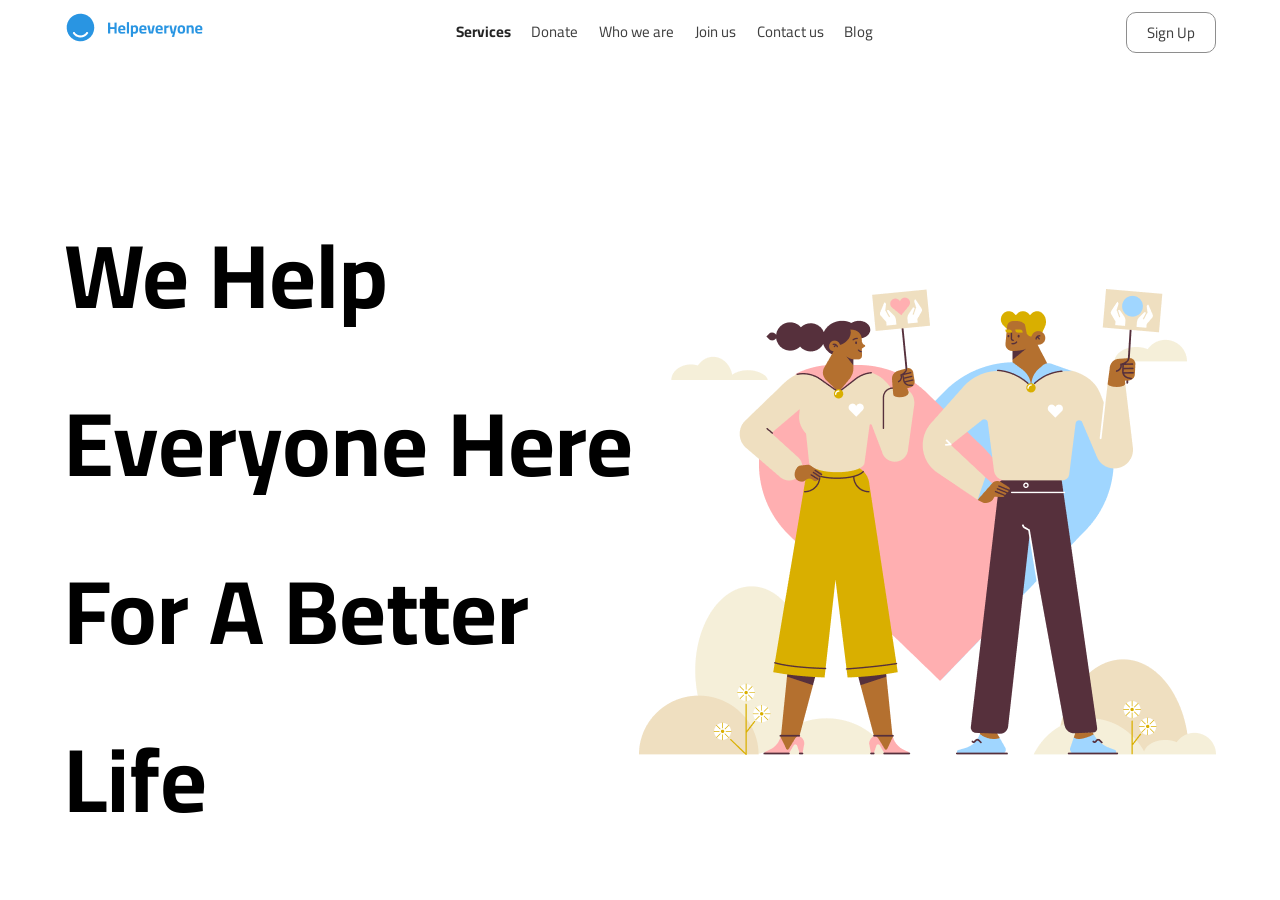
==== helpeveryone_web_app/index.html @ 697d84d7 "frontend projects repository" ====
<!DOCTYPE html>
<html lang="en">
<head>
    <meta charset="UTF-8">
  <!--  google fonts cdn  -->
  <link rel="preconnect" href="https://fonts.googleapis.com">
  <link rel="preconnect" href="https://fonts.gstatic.com" crossorigin>
  <link href="https://fonts.googleapis.com/css2?family=Cairo:wght@200..1000&display=swap" rel="stylesheet">
  <link rel="stylesheet" href="index.css">
    <title>helpeveryone.com</title>
</head>
<body>
  <!--navbar section-->
  <section class="navbar-section">
    <div class="navbar page-width">
      <div class="logo">
        <img src="/helpeveryone_web_app/images/logo.png" alt="">
      </div>

      <ul class="nav-links">
        <li><a href="#" class="active-link">Services</a></li>
        <li><a href="#">Donate</a></li>
        <li><a href="#">Who we are</a></li>
        <li><a href="#">Join us</a></li>
        <li><a href="#">Contact us</a></li>
        <li><a href="#">Blog</a></li>
      </ul>

      <div class="nav-button">
        <a href="#" class="outline-button">Sign Up</a>
      </div>
    </div>
  </section>

  <!--main section-->
  <section class="main">
    <div class="main-section page-width">
      <div>
        <h2 class="main-text">We <span class="blue-text">Help</span> Everyone
          Here For A <span class="blue-text">Better Life</span></h2>
      </div>
      
      <div>
        <img src="/helpeveryone_web_app/images/main-hero.png" alt="">
      </div>
    </div>
  </section>

  <!--about us section-->
  <section class="about-us"></section>

  <!--services section-->
  <section class="services"></section>

  <!--cta section-->
  <section class="call-to-action"></section>

  <!--contact-form section-->
  <section class="contact-from"></section>

  <!--footer menu-->
  <section class="footer-menu"></section>

  <!--footer section-->
  <footer class="footer"></footer>
</body>
</html>
---- helpeveryone_web_app/index.css ----
:root {
    --main-color: #2995E2;
    --gray: #8E8E8E;
    --link-color: #3F3F3F;
    --black: #242424;
    --small-text: 15px;
    --medium-text: 19px;
    --main-text: 90px;
    --sub-title: 44px;
    --sub-header: 40px;
    --page-width: 90%;
    --center-page: 0 auto;
    --section-padding: 5% 5% 3%;
}


*{
   margin: 0;
    padding: 0;
    box-sizing: border-box;
    text-decoration: none;
    list-style: none;
}

body{
    font-family: "Cairo", sans-serif;
}

.page-width{
    width: var(--page-width);
    margin: var(--center-page);
}

.outline-button{
    border: 1px solid var(--gray);
    border-radius: 10px;
    padding: 5px 20px;
    font-size: var(--small-text);
}

.blue-text{
    color: var(--main-text);
}

.navbar-section{
    height: 7vh;
}

.navbar{
    display: flex;
    justify-content: space-between;
    align-items: center;
    height: 100%;
}

a{
    color: var(--link-color);
}

.nav-links{
    display: flex;
    align-items: center;
    gap: 1.3rem;
    font-size: var(--small-text);
}

.active-link{
    color: var(--black);
    font-weight: bold;
}

.main-section{
    display: flex;
    align-items: center;
    margin-top: 8rem;
}

.main-text{
    font-size: var(--main-text);
    /*line-height: 100px;*/
}
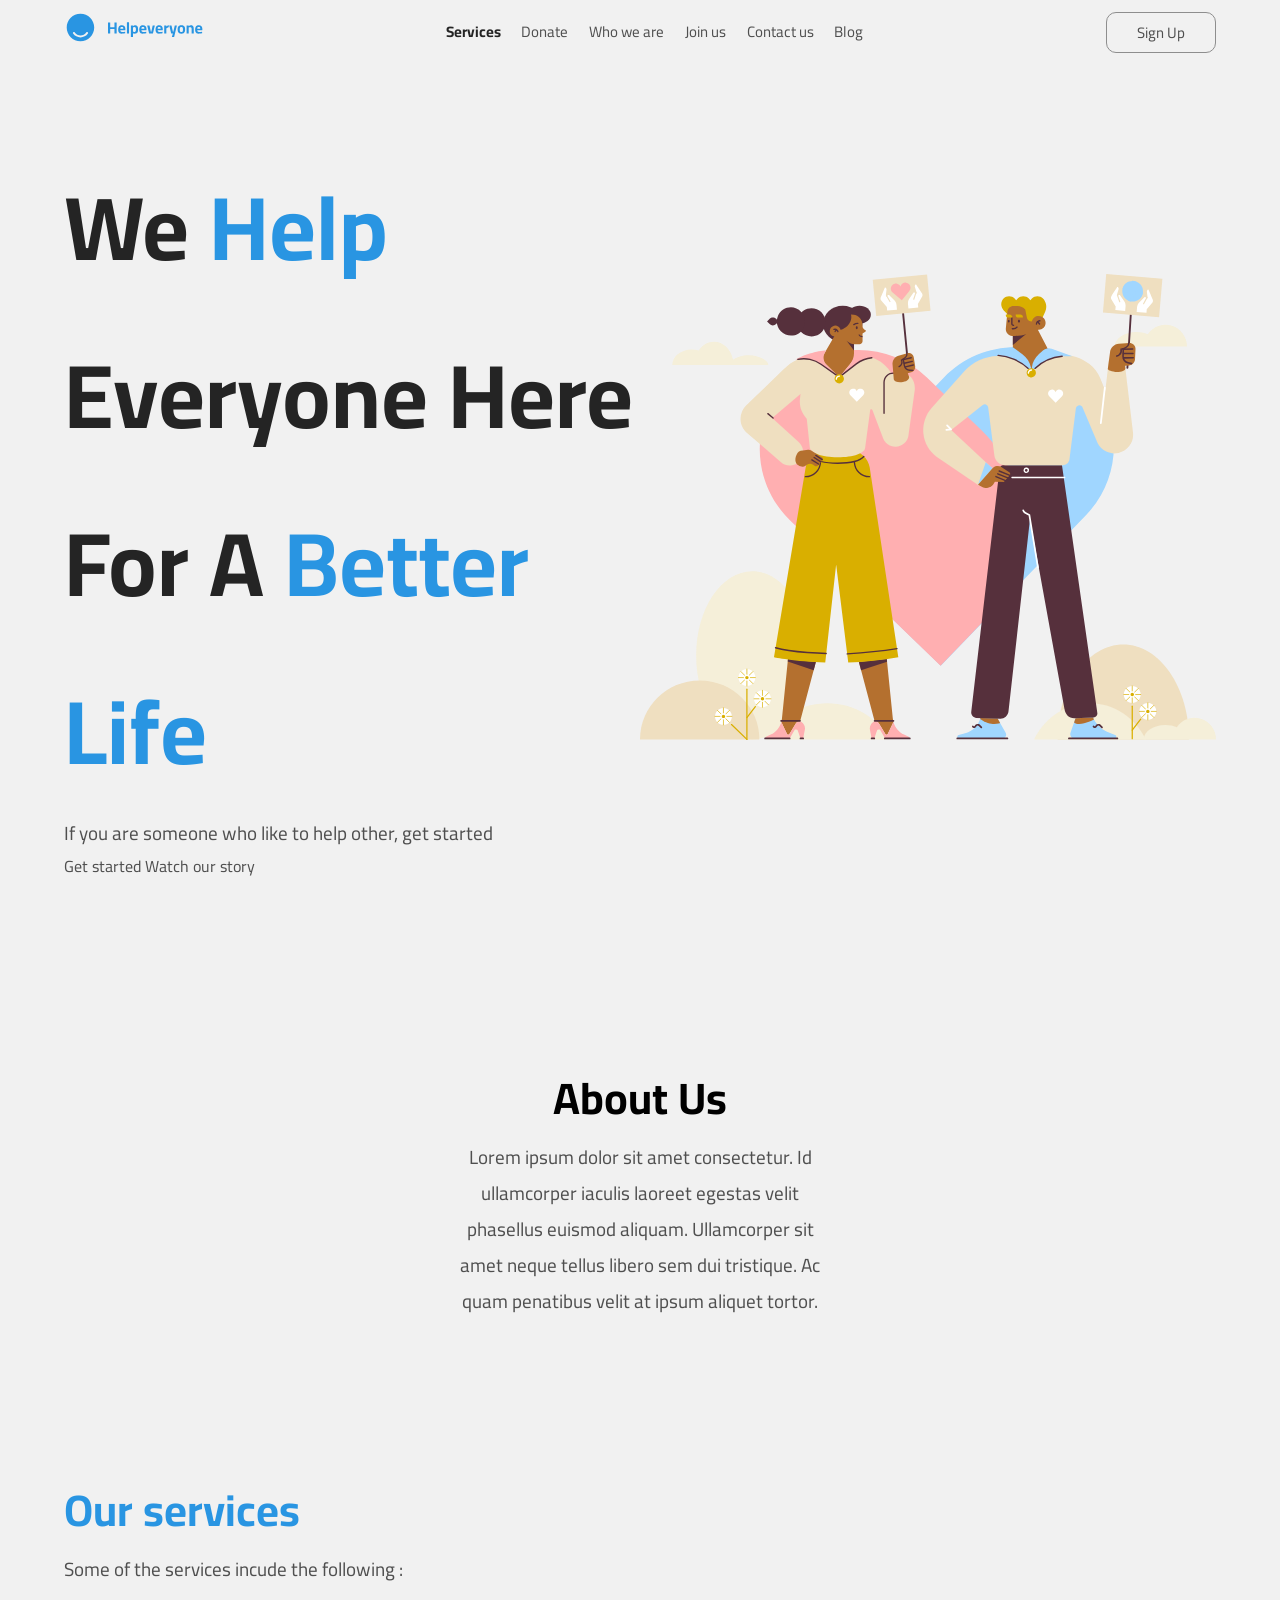
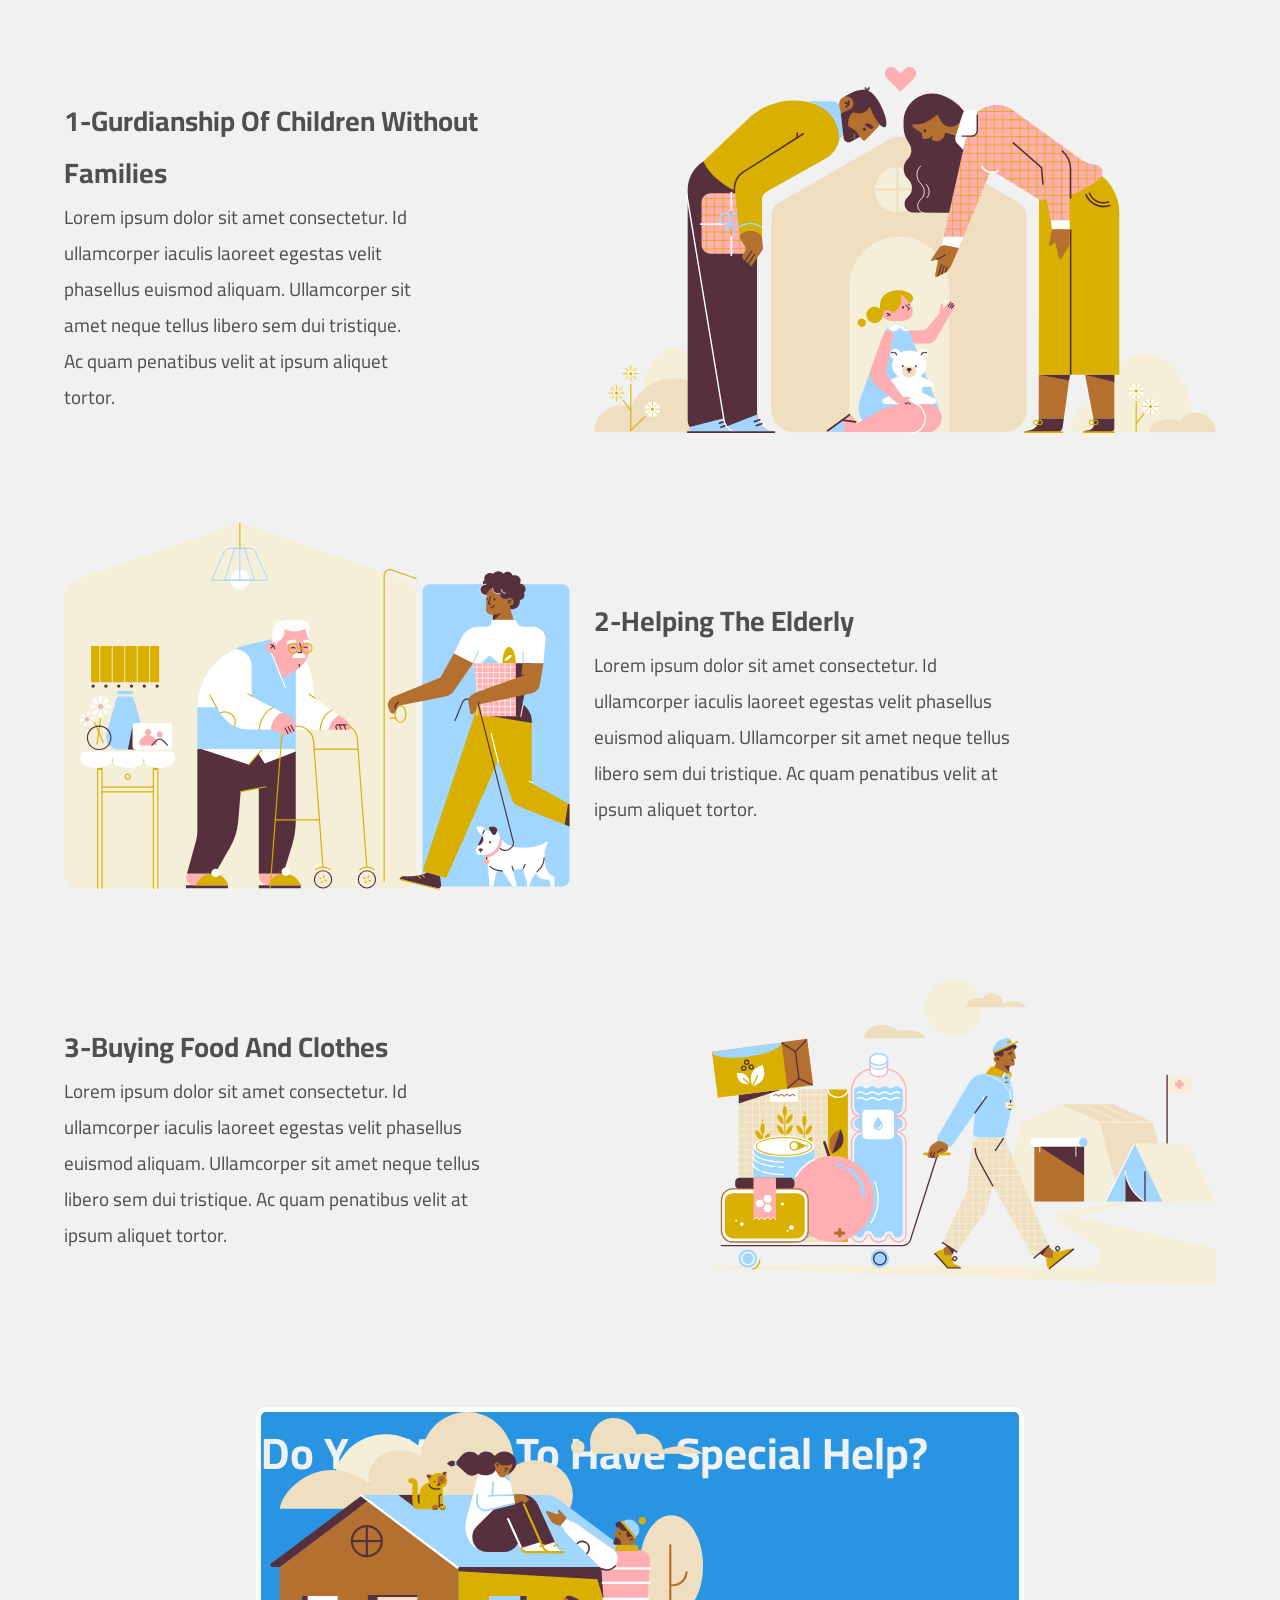
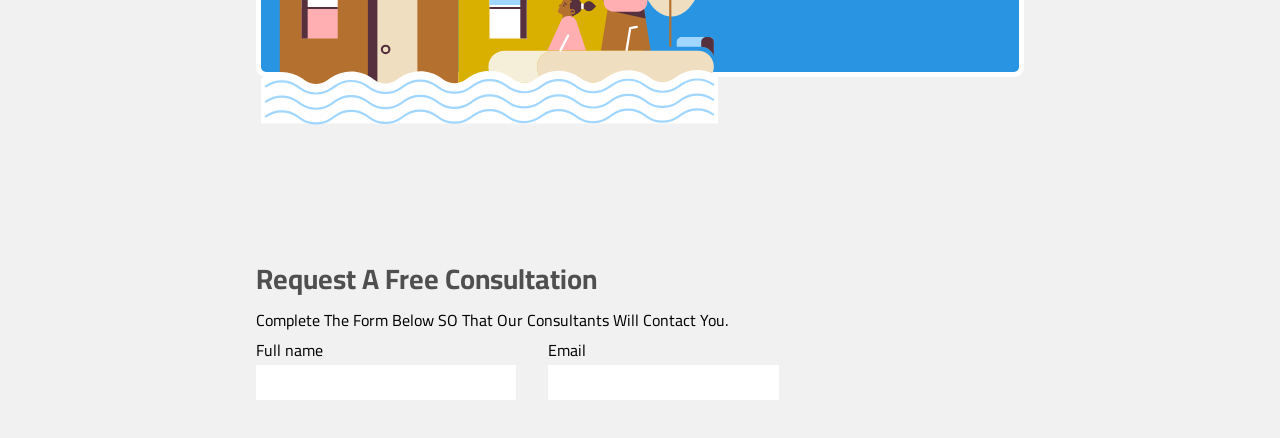
==== commit f52d49ed: "working on Helpeveryone landing page...currently @ the contact and consultation form section" ====
--- a/helpeveryone_web_app/index.html
+++ b/helpeveryone_web_app/index.html
@@ -14,7 +14,7 @@
   <section class="navbar-section">
     <div class="navbar page-width">
       <div class="logo">
-        <img src="/helpeveryone_web_app/images/logo.png" alt="">
+        <img src="/helpeveryone_web_app/images/logo.svg" alt="">
       </div>
 
       <ul class="nav-links">
@@ -37,26 +37,108 @@
     <div class="main-section page-width">
       <div>
         <h2 class="main-text">We <span class="blue-text">Help</span> Everyone
-          Here For A <span class="blue-text">Better Life</span></h2>
+          Here For A <span class="blue-text">Better Life</span>
+        </h2>
+
+        <p class="main-description">If you are someone who like to help other, get started</p>
+
+        <div class="main-buttons">
+          <a href="#" class="offset-btn">Get started</a>
+          <a href="#" class="btn">Watch our story</a>
+        </div>
       </div>
       
       <div>
-        <img src="/helpeveryone_web_app/images/main-hero.png" alt="">
+        <img src="/helpeveryone_web_app/images/hero.svg" alt="">
       </div>
     </div>
   </section>
 
   <!--about us section-->
-  <section class="about-us"></section>
+  <section class="about-section">
+    <div class="about">
+      <h2 class="sub-title">About Us</h2>
+      <p>Lorem ipsum dolor sit amet consectetur. Id ullamcorper iaculis laoreet egestas velit phasellus euismod aliquam. Ullamcorper sit amet neque tellus libero sem dui tristique. Ac quam penatibus velit at ipsum aliquet tortor.</p>
+    </div>
+  </section>
 
   <!--services section-->
-  <section class="services"></section>
+  <section class="services page-width">
+    <div>
+      <h2 class="sub-title">Our services</h2>
+      <p>Some of the services incude the following :</p>
+    </div>
+
+  <!--normal flex box-->
+    <div class="flex-container">
+      <div class="flex-item-one">
+        <h2 class="sub-text">1-Gurdianship Of Children Without Families</h2>
+        <p>Lorem ipsum dolor sit amet consectetur. Id ullamcorper iaculis laoreet egestas velit phasellus euismod aliquam. Ullamcorper sit amet neque tellus libero sem dui tristique. Ac quam penatibus velit at ipsum aliquet tortor.</p>
+      </div>
+      
+      <div class="flex-item-two">
+        <img src="/helpeveryone_web_app/images/guardian.svg" alt="">
+      </div>
+    </div>
+
+  <!--reverse-flex box-->
+    <div class="flex-container">
+      <div class="flex-item-one">
+        <img src="/helpeveryone_web_app/images/elderly.svg" alt="">
+      </div>
+
+      <div class="flex-item-two right-auto">
+        <h2 class="sub-text">2-Helping The Elderly</h2>
+        <p>Lorem ipsum dolor sit amet consectetur. Id ullamcorper iaculis laoreet egestas velit phasellus euismod aliquam. Ullamcorper sit amet neque tellus libero sem dui tristique. Ac quam penatibus velit at ipsum aliquet tortor.</p>
+      </div>
+    </div>
+
+    <!--normal flex box-->
+    <div class="flex-container">
+      <div class="flex-item-two">
+        <h2 class="sub-text">3-Buying Food And Clothes</h2>
+        <p>Lorem ipsum dolor sit amet consectetur. Id ullamcorper iaculis laoreet egestas velit phasellus euismod aliquam. Ullamcorper sit amet neque tellus libero sem dui tristique. Ac quam penatibus velit at ipsum aliquet tortor.</p>
+      </div>
+
+      <div class="flex-item-one">
+        <img src="/helpeveryone_web_app/images/shopping.svg" alt="">
+      </div>
+    </div>
+  </section>
 
   <!--cta section-->
-  <section class="call-to-action"></section>
+  <section class="call-to-action">
+    <div class="absolute">
+      <img src="/helpeveryone_web_app/images/rooftop.svg" alt="">
+    </div>
+
+    <div class="cta-textbox">
+      <h2 class="sub-title">Do You Want To
+        Have Special Help?</h2>
+    </div>
+  </section>
 
   <!--contact-form section-->
-  <section class="contact-from"></section>
+  <section class="contact-form page-width">
+    <div class="contact-form-text">
+      <h2 class="sub-text">Request A Free Consultation</h2>
+      <p>Complete The Form Below SO That Our Consultants Will Contact You.</p>
+    </div>
+
+    <form>
+      <div class="contact-form-fields">
+        <div class="input-field">
+          <label>Full name</label>
+          <input type="text">
+        </div>
+
+        <div class="input-field">
+          <label>Email</label>
+          <input type="email">
+        </div>
+      </div>
+    </form>
+  </section>
 
   <!--footer menu-->
   <section class="footer-menu"></section>
--- a/helpeveryone_web_app/index.css
+++ b/helpeveryone_web_app/index.css
@@ -1,13 +1,14 @@
 :root {
     --main-color: #2995E2;
     --gray: #8E8E8E;
-    --link-color: #3F3F3F;
+    --black-gray: #4f4f4f;
+    --white: #f1f1f1;
     --black: #242424;
     --small-text: 15px;
     --medium-text: 19px;
     --main-text: 90px;
     --sub-title: 44px;
-    --sub-header: 40px;
+    --sub-header: 28px;
     --page-width: 90%;
     --center-page: 0 auto;
     --section-padding: 5% 5% 3%;
@@ -24,22 +25,46 @@
 
 body{
     font-family: "Cairo", sans-serif;
-}
+    background-color: #f1f1f1;
+}
+
+img{
+    object-fit: contain;
+    width: 100%;
+}
+
+/*offset button style*/
+
+/*offset button style*/
 
 .page-width{
     width: var(--page-width);
     margin: var(--center-page);
+}
+
+.button{
+    padding: 5px 20px;
+    font-size: var(--small-text);
 }
 
 .outline-button{
     border: 1px solid var(--gray);
     border-radius: 10px;
-    padding: 5px 20px;
+    padding: 5px 30px;
     font-size: var(--small-text);
 }
 
 .blue-text{
-    color: var(--main-text);
+    color: var(--main-color);
+}
+
+.sub-title{
+    font-size: var(--sub-title);
+}
+
+.sub-text{
+    font-size: var(--sub-header);
+    color: var(--black-gray);
 }
 
 .navbar-section{
@@ -54,7 +79,7 @@
 }
 
 a{
-    color: var(--link-color);
+    color: var(--black-gray);
 }
 
 .nav-links{
@@ -69,13 +94,135 @@
     font-weight: bold;
 }
 
+/*main section styles*/
 .main-section{
-    display: flex;
-    align-items: center;
-    margin-top: 8rem;
+    display: grid;
+    grid-template-columns: repeat(2, 1fr);
+    align-items: center;
+    margin-top: 5rem;
 }
 
 .main-text{
     font-size: var(--main-text);
-    /*line-height: 100px;*/
+    color: var(--black);
+}
+
+.main-description{
+    font-size: var(--medium-text);
+    color: var(--black-gray);
+}
+
+/*about section*/
+.about-section{
+    margin-top: 7rem;
+}
+
+.about{
+    width: 40%;
+    margin: var(--center-page);
+    padding: var(--section-padding);
+}
+
+.about .sub-title{
+    text-align: center;
+    color: var(--main-text);
+}
+
+.about p{
+    color: var(--black-gray);
+    font-size: var(--medium-text);
+    /*width: 70%;*/
+    text-align: center;
+    margin: var(--center-page);
+}
+
+/*services section*/
+.services{
+    margin-top: 7rem;
+    display: flex;
+    flex-direction: column;
+    gap: 5rem;
+}
+
+.service-text{
+    display: flex;
+    flex-direction: column;
+    gap: 1rem;
+}
+
+.services p{
+    color: var(--black-gray);
+    font-size: var(--medium-text);
+    width: 70%;
+}
+
+
+.services .sub-title{
+    color: var(--main-color);
+}
+
+.flex-container {
+    display: flex;
+    justify-content: space-between;
+    align-items: center;
+}
+
+.flex-item-one {
+    flex-basis: calc(45% - 0.75rem);
+}
+
+.flex-item-two {
+    flex-basis: calc(55% - 0.75rem);
+}
+
+.right-auto{
+    align-items: end;
+}
+
+/*call to action section*/
+.call-to-action {
+    width: 60%;
+    margin: var(--center-page);
+    height: 30vh;
+    background-color: var(--main-color);
+    border: 5px solid white;
+    border-radius: 10px;
+    margin-top: 7rem;
+    position: relative;
+    display: flex;
+    flex-direction: column;
+}
+
+.call-to-action .sub-title {
+    color: var(--white);
+    align-self: flex-end;
+}
+
+
+.call-to-action .absolute{
+    position: absolute;
+}
+
+/*contact form section*/
+.contact-form{
+    margin-top: 7rem;
+    width: 70%;
+    padding: var(--section-padding);
+}
+
+.contact-form-fields{
+    display: flex;
+    align-items: center;
+    gap: 2rem;
+}
+
+form{
+    width: 100%;
+}
+
+input{
+    width: 100%;
+    outline: none;
+    border: none;
+    padding: 10px;
 }
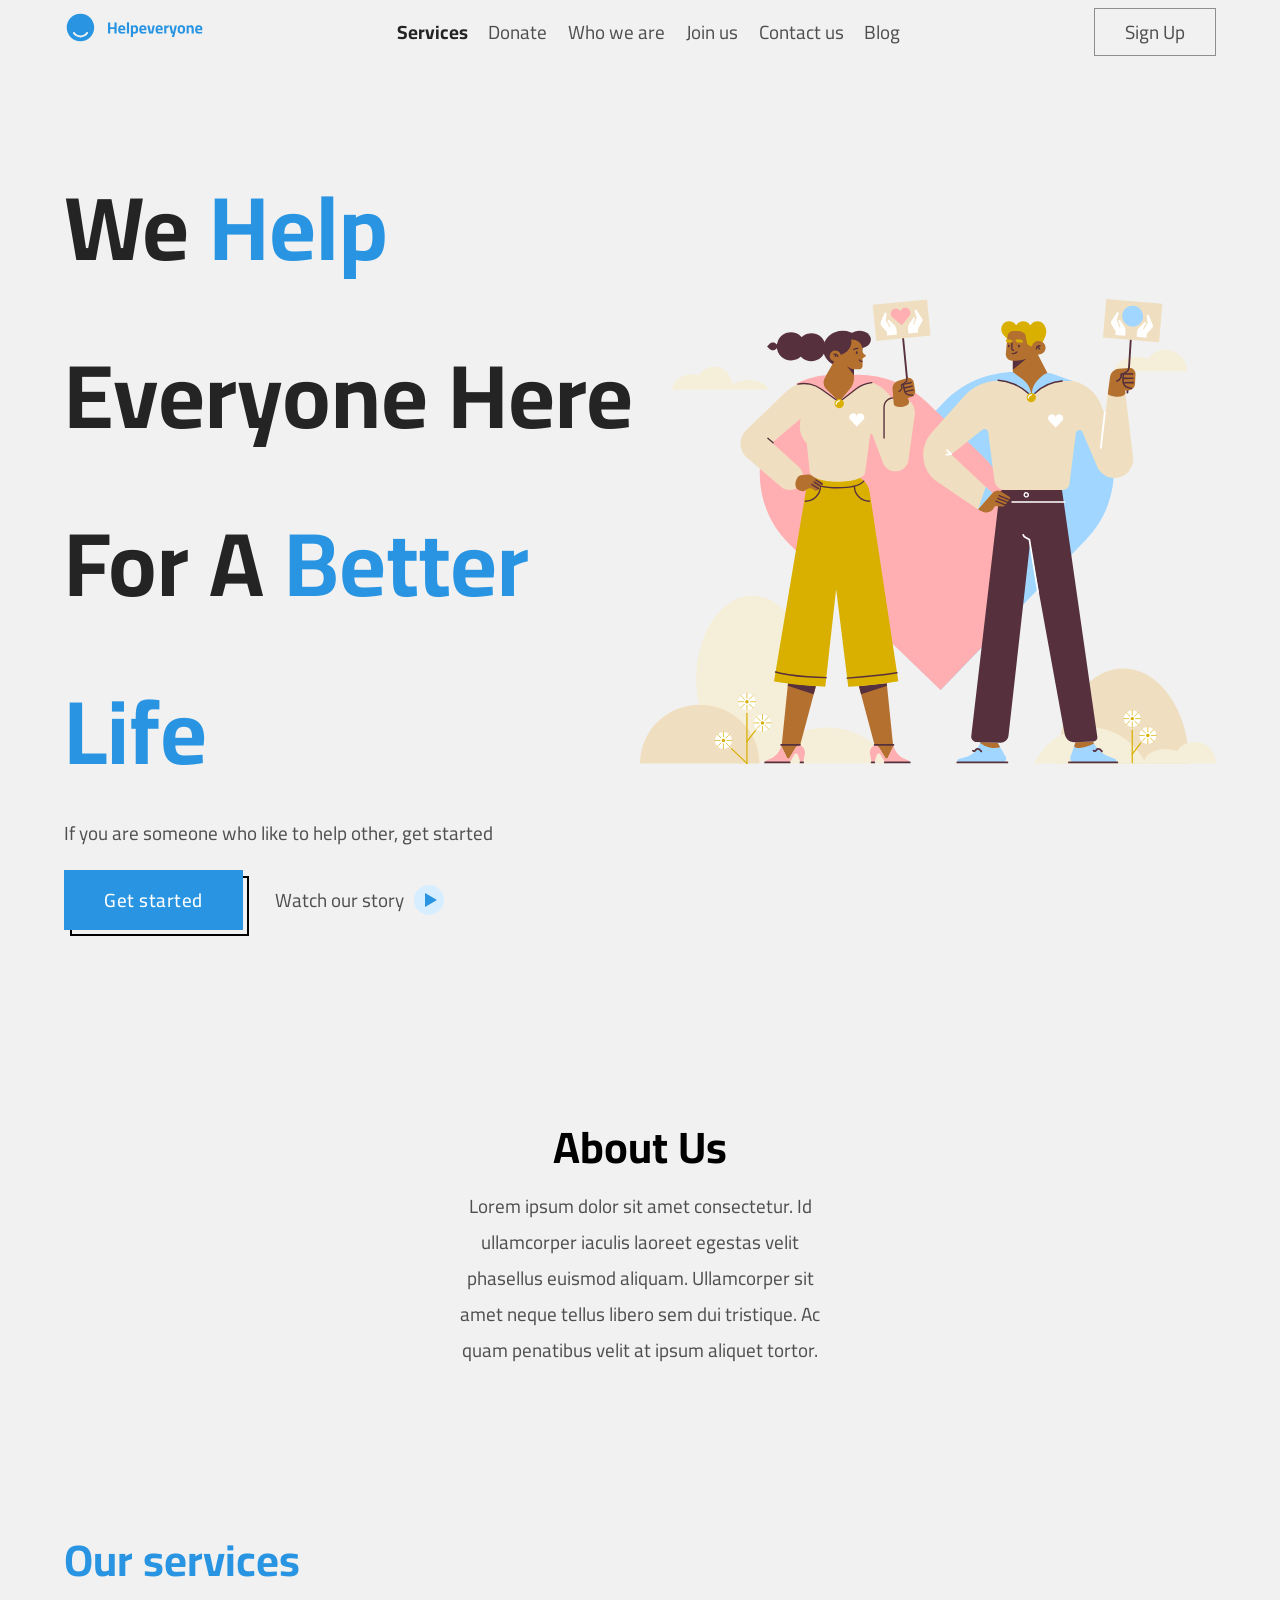
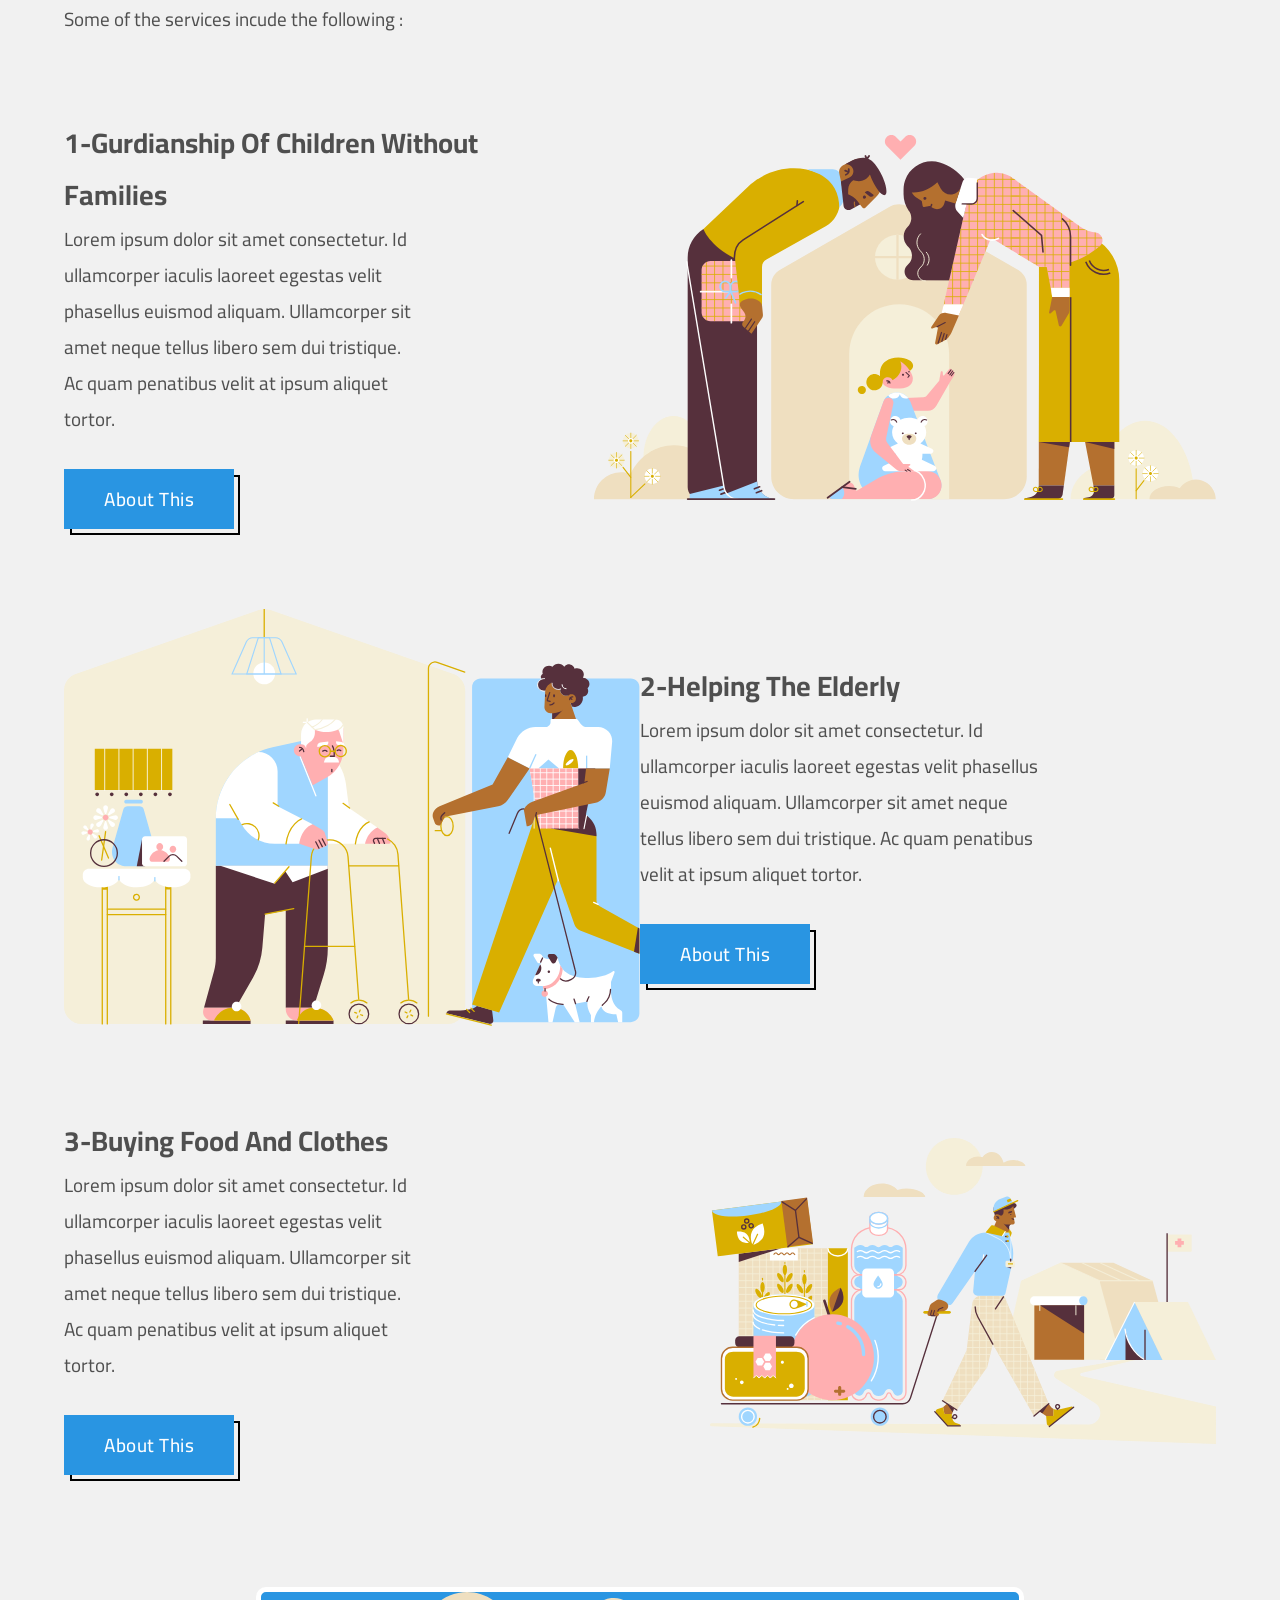
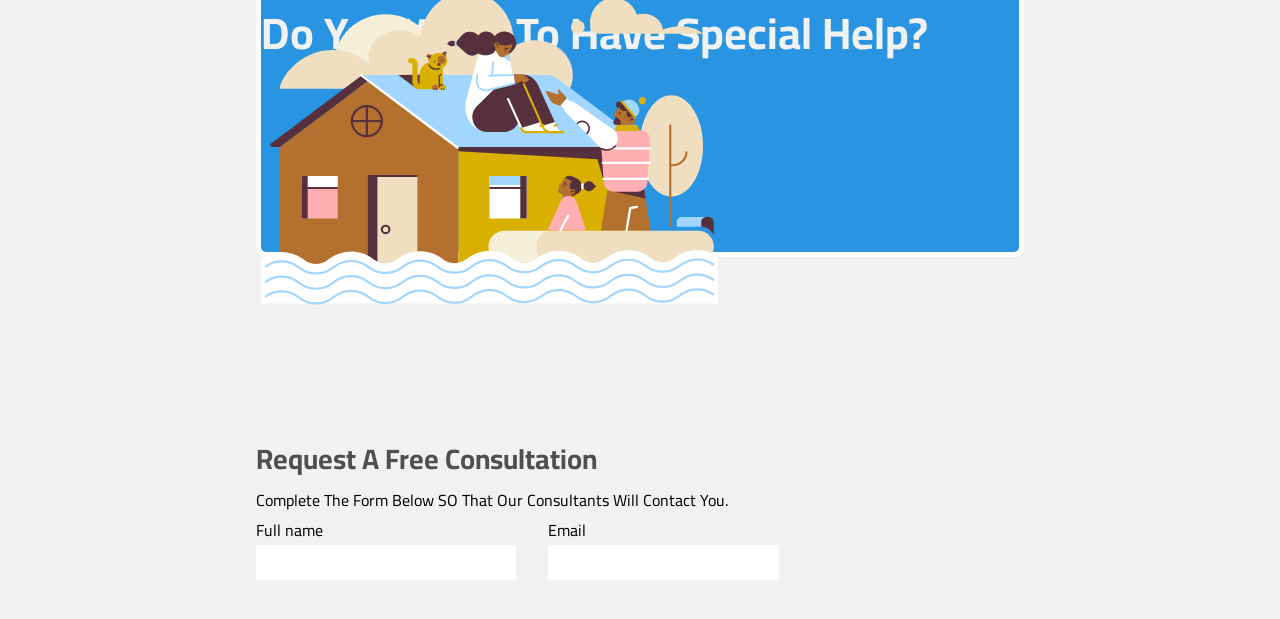
==== commit 894b30ee: "been able to fix the offset button css...Looks close to what is in the original design" ====
--- a/helpeveryone_web_app/index.html
+++ b/helpeveryone_web_app/index.html
@@ -44,7 +44,10 @@
 
         <div class="main-buttons">
           <a href="#" class="offset-btn">Get started</a>
-          <a href="#" class="btn">Watch our story</a>
+          <a href="#" class="no-bg-btn">
+            <span>Watch our story</span>
+            <img src="/helpeveryone_web_app/images/play-btn.svg" alt="">
+          </a>
         </div>
       </div>
       
@@ -74,6 +77,7 @@
       <div class="flex-item-one">
         <h2 class="sub-text">1-Gurdianship Of Children Without Families</h2>
         <p>Lorem ipsum dolor sit amet consectetur. Id ullamcorper iaculis laoreet egestas velit phasellus euismod aliquam. Ullamcorper sit amet neque tellus libero sem dui tristique. Ac quam penatibus velit at ipsum aliquet tortor.</p>
+        <a href="#" class="offset-btn">About This</a>
       </div>
       
       <div class="flex-item-two">
@@ -83,21 +87,23 @@
 
   <!--reverse-flex box-->
     <div class="flex-container">
-      <div class="flex-item-one">
+      <div class="flex-item-two">
         <img src="/helpeveryone_web_app/images/elderly.svg" alt="">
       </div>
 
-      <div class="flex-item-two right-auto">
+      <div class="flex-item-two">
         <h2 class="sub-text">2-Helping The Elderly</h2>
         <p>Lorem ipsum dolor sit amet consectetur. Id ullamcorper iaculis laoreet egestas velit phasellus euismod aliquam. Ullamcorper sit amet neque tellus libero sem dui tristique. Ac quam penatibus velit at ipsum aliquet tortor.</p>
+        <a href="#" class="offset-btn">About This</a>
       </div>
     </div>
 
     <!--normal flex box-->
     <div class="flex-container">
-      <div class="flex-item-two">
+      <div class="flex-item-one">
         <h2 class="sub-text">3-Buying Food And Clothes</h2>
         <p>Lorem ipsum dolor sit amet consectetur. Id ullamcorper iaculis laoreet egestas velit phasellus euismod aliquam. Ullamcorper sit amet neque tellus libero sem dui tristique. Ac quam penatibus velit at ipsum aliquet tortor.</p>
+        <a href="#" class="offset-btn">About This</a>
       </div>
 
       <div class="flex-item-one">
--- a/helpeveryone_web_app/index.css
+++ b/helpeveryone_web_app/index.css
@@ -21,6 +21,7 @@
     box-sizing: border-box;
     text-decoration: none;
     list-style: none;
+    transition: all 400ms ease-in-out;
 }
 
 body{
@@ -33,8 +34,67 @@
     width: 100%;
 }
 
+.no-bg-btn{
+    display: flex;
+    align-items: center;
+    gap: 10px;
+}
+
+.no-bg-btn span{
+    font-size: var(--medium-text);
+}
+
+.no-bg-btn img{
+    width: auto;
+    height: 30px;
+}
+
 /*offset button style*/
 
+.offset-btn {
+    display: inline-block;
+    position: relative;
+    padding: 12px 28px;
+    font-size: var(--medium-text);
+    font-weight: 500;
+    letter-spacing: 0.5px;
+    background: var(--main-color);
+    color: #fff;
+    cursor: pointer;
+    text-decoration: none;
+    transition: transform .2s ease;
+}
+
+.offset-btn a {
+    color: inherit;
+    text-decoration: none;
+}
+
+.offset-btn::after {
+    content: "";
+    position: absolute;
+    inset: 0;
+    border: 2px solid #000;
+    background: transparent;
+    transform: translate(6px, 6px);
+    z-index: -1;
+    transition: transform .2s ease;
+}
+
+.offset-btn:hover {
+    transform: translate(6px, 6px);
+}
+
+.offset-btn:hover::after {
+    transform: translate(0, 0);
+    border: none;
+}
+
+@media (min-width: 768px) {
+    .offset-btn {
+        padding: 12px 40px;
+    }
+}
 /*offset button style*/
 
 .page-width{
@@ -43,15 +103,14 @@
 }
 
 .button{
-    padding: 5px 20px;
+    padding: 12px 28px;
     font-size: var(--small-text);
 }
 
 .outline-button{
     border: 1px solid var(--gray);
-    border-radius: 10px;
     padding: 5px 30px;
-    font-size: var(--small-text);
+    font-size: var(--medium-text);
 }
 
 .blue-text{
@@ -86,7 +145,7 @@
     display: flex;
     align-items: center;
     gap: 1.3rem;
-    font-size: var(--small-text);
+    font-size: var(--medium-text);
 }
 
 .active-link{
@@ -112,6 +171,13 @@
     color: var(--black-gray);
 }
 
+.main-buttons{
+    display: flex;
+    align-items: center;
+    gap: 2rem;
+    margin-top: 1.2rem;
+}
+
 /*about section*/
 .about-section{
     margin-top: 7rem;
@@ -169,6 +235,14 @@
 
 .flex-item-one {
     flex-basis: calc(45% - 0.75rem);
+}
+
+.flex-item-one .offset-btn{
+    margin-top: 2rem;
+}
+
+.flex-item-two .offset-btn{
+    margin-top: 2rem;
 }
 
 .flex-item-two {
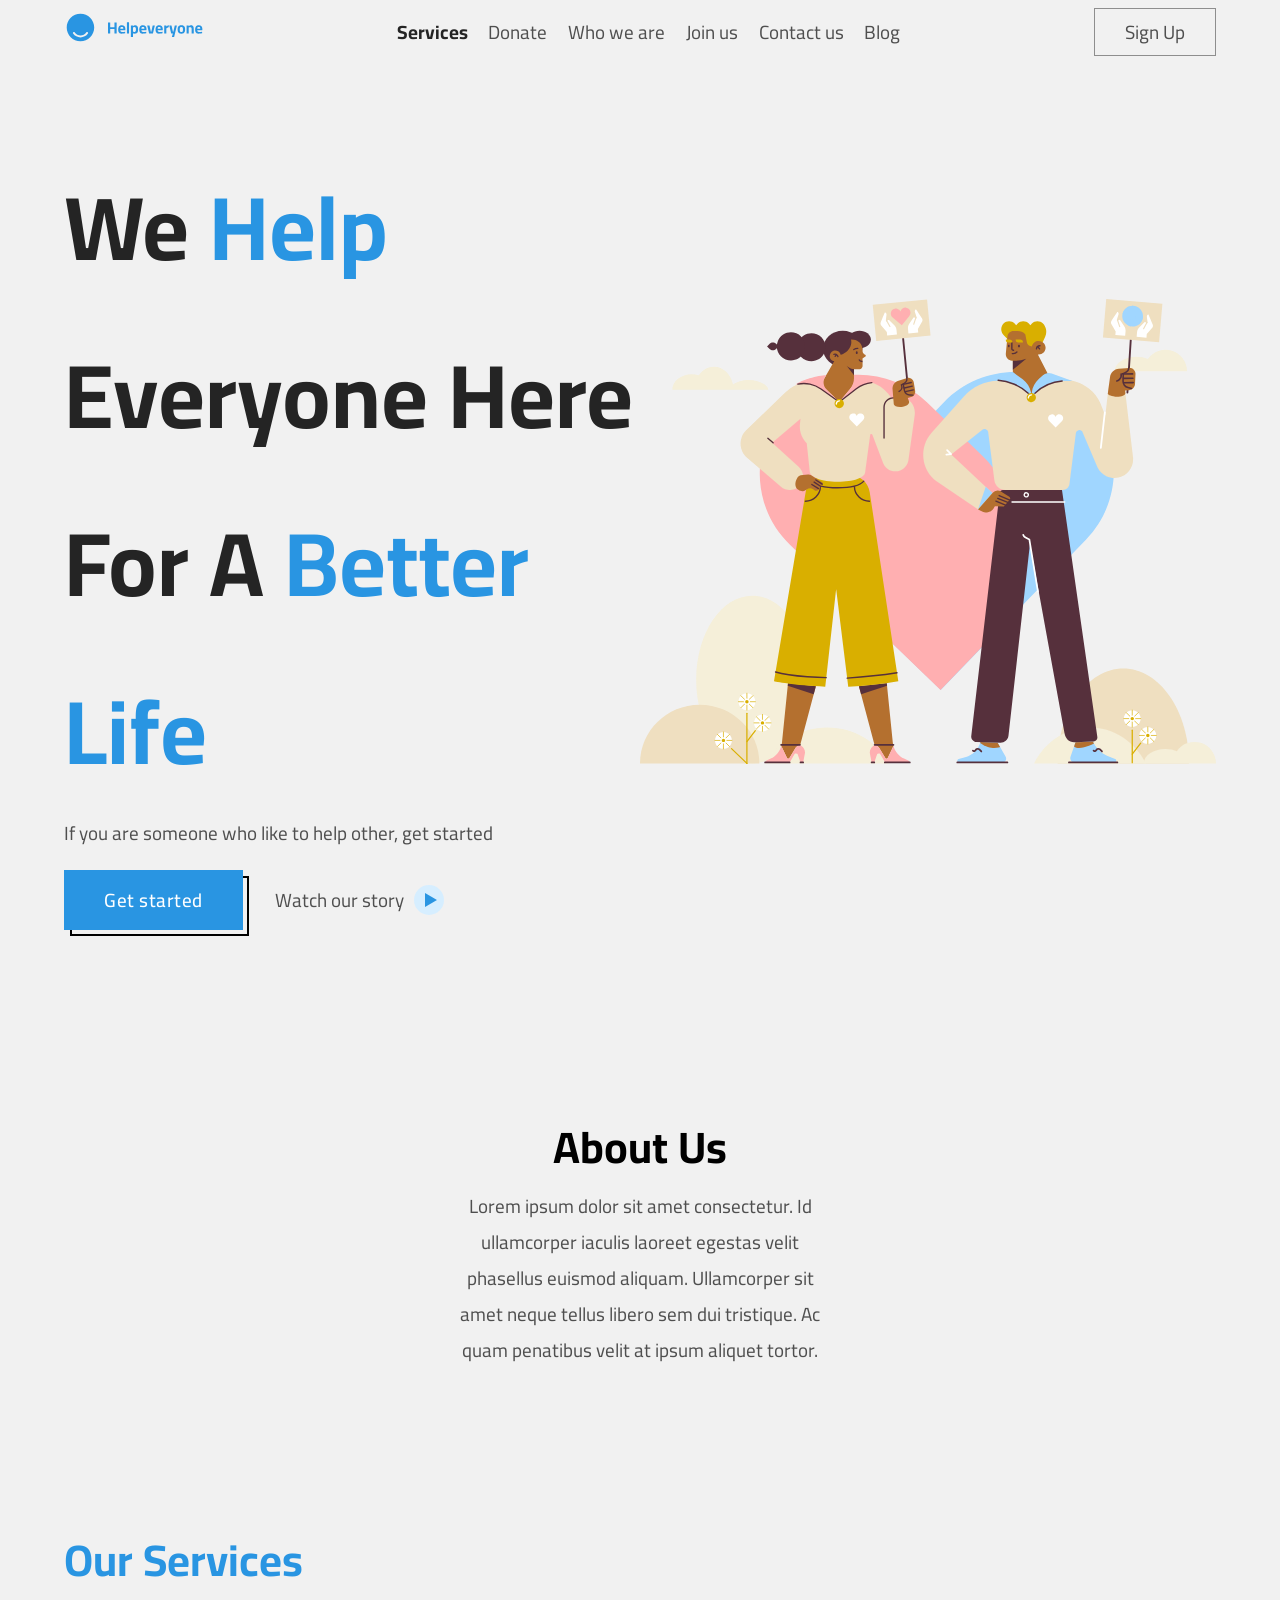
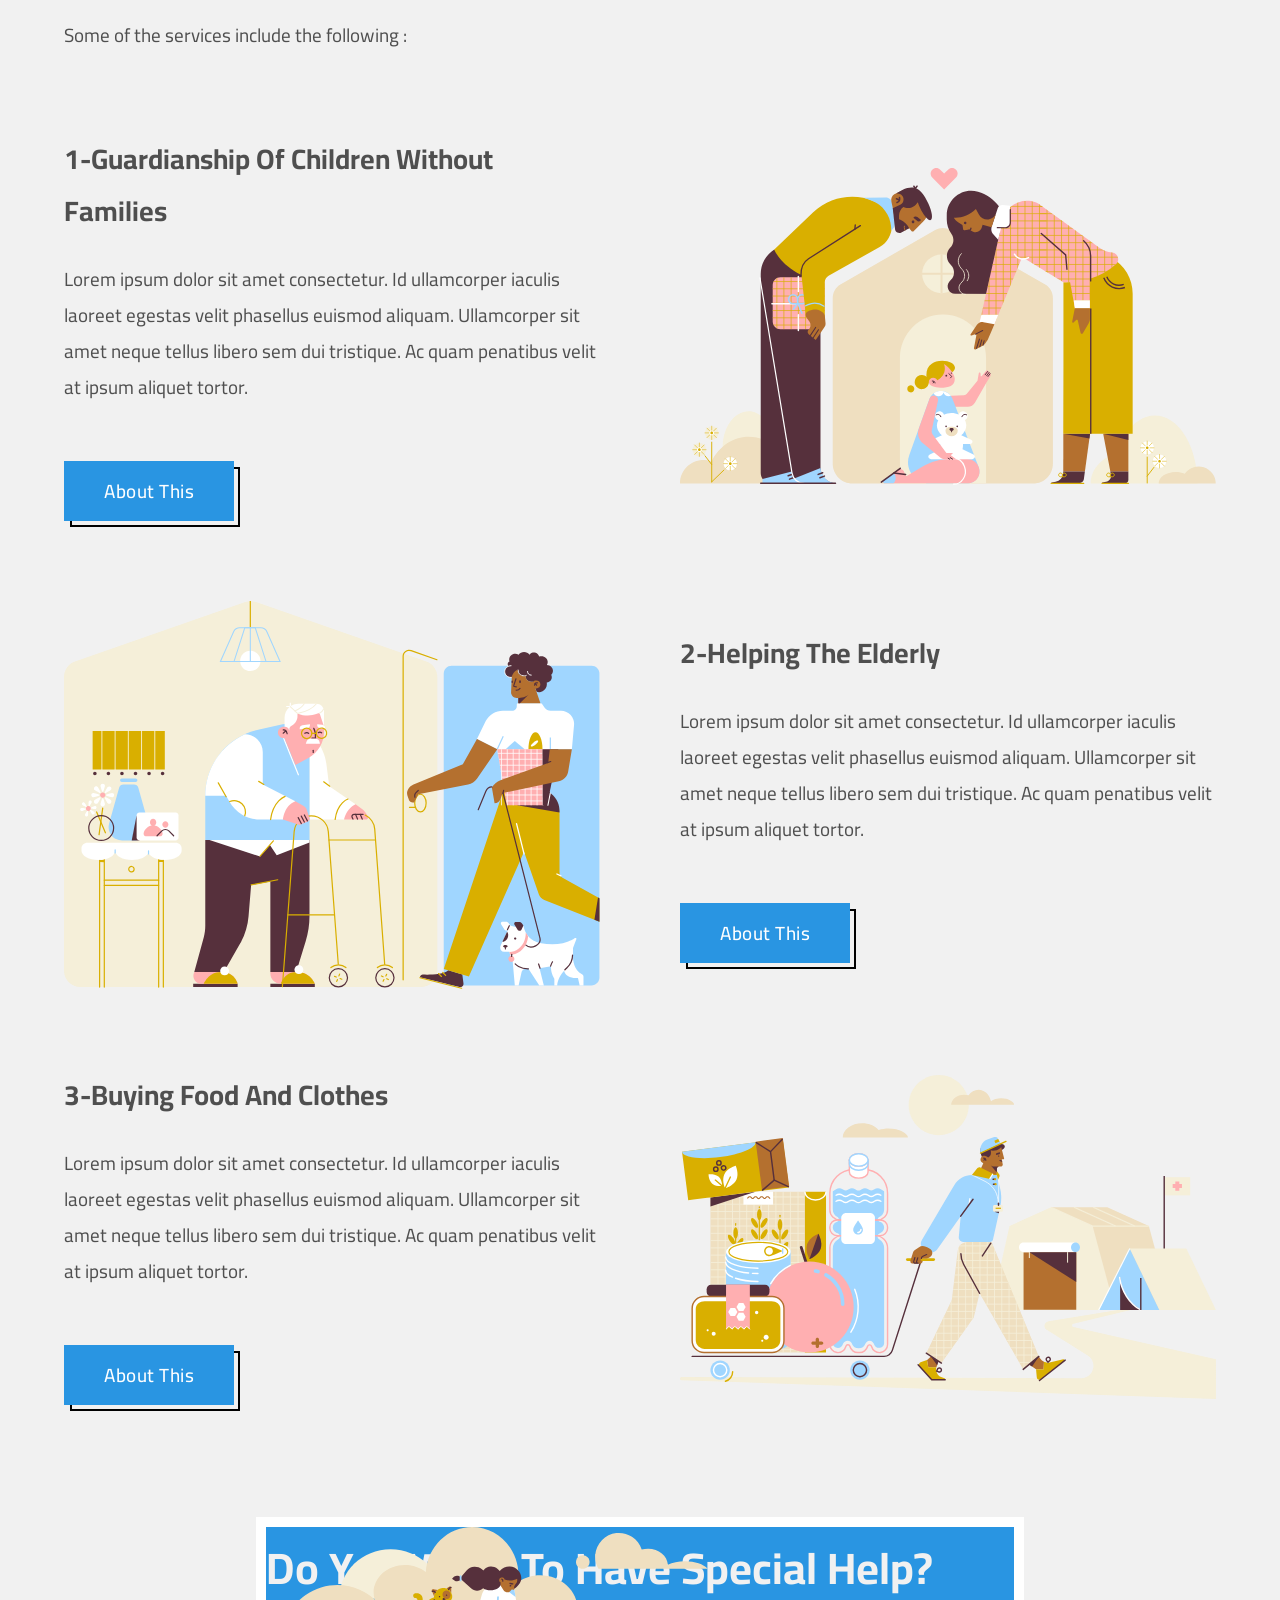
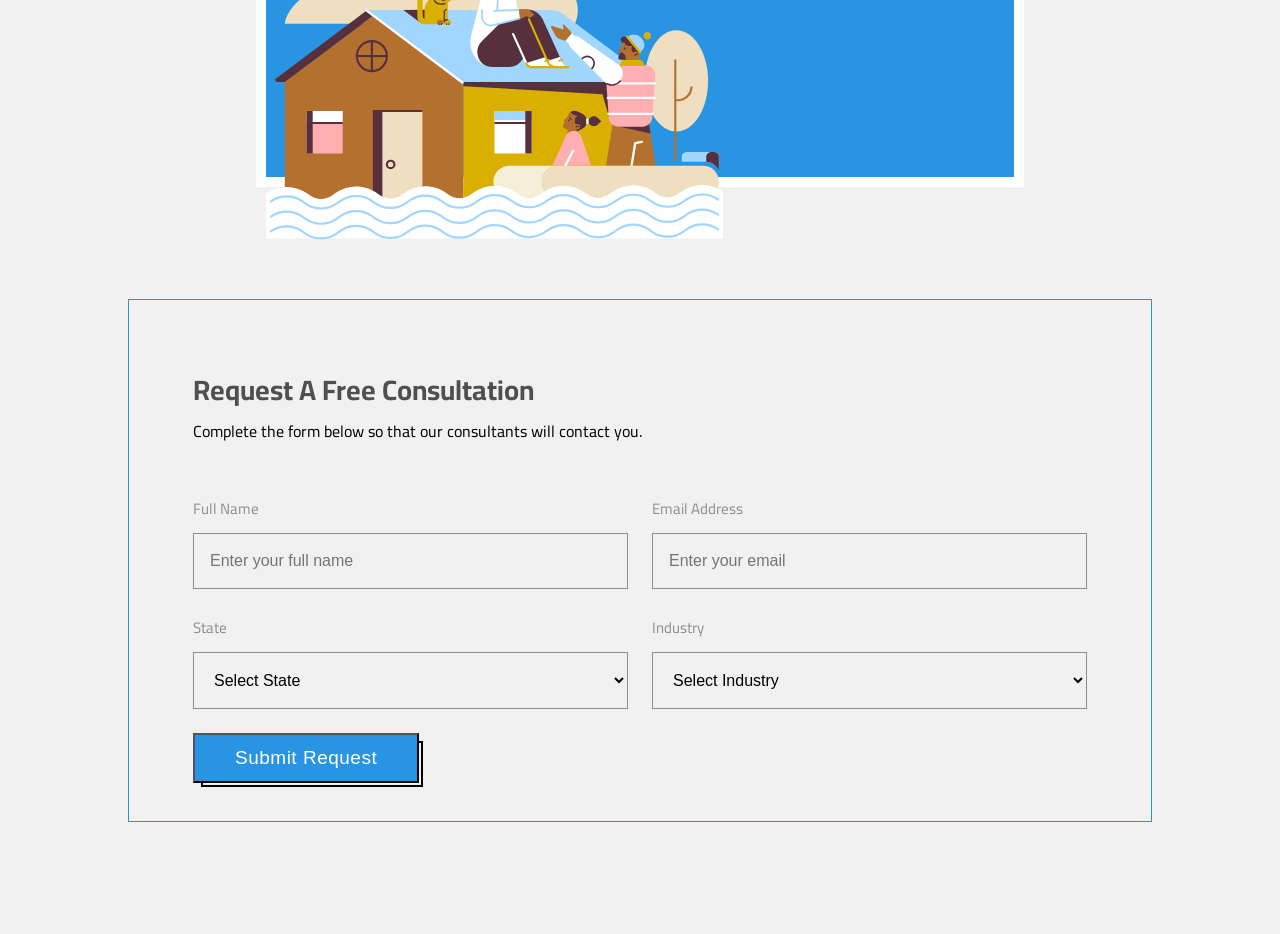
==== commit 156f0188: "fixed the consultation form layout section as well as inconsistent design layout that were not initi" ====
--- a/helpeveryone_web_app/index.html
+++ b/helpeveryone_web_app/index.html
@@ -67,46 +67,43 @@
 
   <!--services section-->
   <section class="services page-width">
-    <div>
-      <h2 class="sub-title">Our services</h2>
-      <p>Some of the services incude the following :</p>
-    </div>
-
-  <!--normal flex box-->
-    <div class="flex-container">
-      <div class="flex-item-one">
-        <h2 class="sub-text">1-Gurdianship Of Children Without Families</h2>
+    <div class="service-text">
+      <h2 class="sub-title">Our Services</h2>
+      <p>Some of the services include the following :</p>
+    </div>
+
+    <div class="service-card">
+      <div class="service-content">
+        <h2 class="sub-text">1-Guardianship Of Children Without Families</h2>
         <p>Lorem ipsum dolor sit amet consectetur. Id ullamcorper iaculis laoreet egestas velit phasellus euismod aliquam. Ullamcorper sit amet neque tellus libero sem dui tristique. Ac quam penatibus velit at ipsum aliquet tortor.</p>
         <a href="#" class="offset-btn">About This</a>
       </div>
-      
-      <div class="flex-item-two">
+
+      <div class="service-image">
         <img src="/helpeveryone_web_app/images/guardian.svg" alt="">
       </div>
     </div>
 
-  <!--reverse-flex box-->
-    <div class="flex-container">
-      <div class="flex-item-two">
-        <img src="/helpeveryone_web_app/images/elderly.svg" alt="">
-      </div>
-
-      <div class="flex-item-two">
+    <div class="service-card reverse">
+      <div class="service-content">
         <h2 class="sub-text">2-Helping The Elderly</h2>
         <p>Lorem ipsum dolor sit amet consectetur. Id ullamcorper iaculis laoreet egestas velit phasellus euismod aliquam. Ullamcorper sit amet neque tellus libero sem dui tristique. Ac quam penatibus velit at ipsum aliquet tortor.</p>
         <a href="#" class="offset-btn">About This</a>
       </div>
-    </div>
-
-    <!--normal flex box-->
-    <div class="flex-container">
-      <div class="flex-item-one">
+
+      <div class="service-image">
+        <img src="/helpeveryone_web_app/images/elderly.svg" alt="">
+      </div>
+    </div>
+
+    <div class="service-card">
+      <div class="service-content">
         <h2 class="sub-text">3-Buying Food And Clothes</h2>
         <p>Lorem ipsum dolor sit amet consectetur. Id ullamcorper iaculis laoreet egestas velit phasellus euismod aliquam. Ullamcorper sit amet neque tellus libero sem dui tristique. Ac quam penatibus velit at ipsum aliquet tortor.</p>
         <a href="#" class="offset-btn">About This</a>
       </div>
 
-      <div class="flex-item-one">
+      <div class="service-image">
         <img src="/helpeveryone_web_app/images/shopping.svg" alt="">
       </div>
     </div>
@@ -124,26 +121,79 @@
     </div>
   </section>
 
-  <!--contact-form section-->
-  <section class="contact-form page-width">
+  <!-- Contact Form Section -->
+  <section class="contact-form">
+
     <div class="contact-form-text">
       <h2 class="sub-text">Request A Free Consultation</h2>
-      <p>Complete The Form Below SO That Our Consultants Will Contact You.</p>
-    </div>
-
-    <form>
-      <div class="contact-form-fields">
-        <div class="input-field">
-          <label>Full name</label>
-          <input type="text">
-        </div>
-
-        <div class="input-field">
-          <label>Email</label>
-          <input type="email">
-        </div>
-      </div>
+      <p>Complete the form below so that our consultants will contact you.</p>
+    </div>
+
+    <form action="#">
+
+      <!-- Row 1 -->
+      <div class="form-row">
+
+        <div class="form-group">
+          <label for="full-name">Full Name</label>
+          <input
+                  type="text"
+                  id="full-name"
+                  name="full-name"
+                  placeholder="Enter your full name"
+                  required>
+        </div>
+
+        <div class="form-group">
+          <label for="email">Email Address</label>
+          <input
+                  type="email"
+                  id="email"
+                  name="email"
+                  placeholder="Enter your email"
+                  required>
+        </div>
+
+      </div>
+
+      <!-- Row 2 -->
+      <div class="form-row">
+
+        <div class="form-group">
+          <label for="state">State</label>
+
+          <select id="state" name="state" required>
+            <option value="" selected disabled>Select State</option>
+            <option>Lagos</option>
+            <option>Abuja</option>
+            <option>Oyo</option>
+            <option>Rivers</option>
+            <option>Kano</option>
+          </select>
+        </div>
+
+        <div class="form-group">
+          <label for="industry">Industry</label>
+
+          <select id="industry" name="industry" required>
+            <option value="" selected disabled>Select Industry</option>
+            <option>Technology</option>
+            <option>Finance</option>
+            <option>Healthcare</option>
+            <option>Education</option>
+            <option>Manufacturing</option>
+          </select>
+        </div>
+
+      </div>
+
+      <!-- Submit Button -->
+      <button type="submit" class="offset-btn">
+        Submit Request
+      </button>
+
     </form>
+
   </section>
 
   <!--footer menu-->
--- a/helpeveryone_web_app/index.css
+++ b/helpeveryone_web_app/index.css
@@ -216,41 +216,73 @@
     gap: 1rem;
 }
 
-.services p{
-    color: var(--black-gray);
-    font-size: var(--medium-text);
-    width: 70%;
-}
-
-
 .services .sub-title{
     color: var(--main-color);
 }
 
-.flex-container {
+.service-text p{
+    color: var(--black-gray);
+    font-size: var(--medium-text);
+    width: 70%;
+}
+
+.service-card{
     display: flex;
     justify-content: space-between;
     align-items: center;
-}
-
-.flex-item-one {
-    flex-basis: calc(45% - 0.75rem);
-}
-
-.flex-item-one .offset-btn{
+    gap: 5rem;
+}
+
+.service-card.reverse{
+    flex-direction: row-reverse;
+}
+
+.service-content,
+.service-image{
+    flex: 1;
+}
+
+.service-image img{
+    width: 100%;
+    display: block;
+}
+
+.service-content{
+    display: flex;
+    flex-direction: column;
+    gap: 1.5rem;
+}
+
+.service-content p{
+    width: 100%;
+    color: var(--black-gray);
+    font-size: var(--medium-text);
+}
+
+.service-content .offset-btn{
     margin-top: 2rem;
-}
-
-.flex-item-two .offset-btn{
-    margin-top: 2rem;
-}
-
-.flex-item-two {
-    flex-basis: calc(55% - 0.75rem);
-}
-
-.right-auto{
-    align-items: end;
+    align-self: flex-start;
+}
+
+@media (max-width:768px){
+    .service-card,
+    .service-card.reverse{
+        flex-direction: column;
+        gap: 2rem;
+    }
+
+    .service-text p{
+        width: 100%;
+    }
+
+    .service-content{
+        align-items: center;
+        text-align: center;
+    }
+
+    .service-content .offset-btn{
+        align-self: center;
+    }
 }
 
 /*call to action section*/
@@ -259,8 +291,7 @@
     margin: var(--center-page);
     height: 30vh;
     background-color: var(--main-color);
-    border: 5px solid white;
-    border-radius: 10px;
+    border: 10px solid white;
     margin-top: 7rem;
     position: relative;
     display: flex;
@@ -277,26 +308,44 @@
     position: absolute;
 }
 
-/*contact form section*/
+/* Contact Form */
+
 .contact-form{
-    margin-top: 7rem;
-    width: 70%;
-    padding: var(--section-padding);
-}
-
-.contact-form-fields{
-    display: flex;
-    align-items: center;
-    gap: 2rem;
-}
-
-form{
-    width: 100%;
-}
-
-input{
-    width: 100%;
-    outline: none;
-    border: none;
-    padding: 10px;
+    width:80%;
+    margin:7rem auto;
+    padding:var(--section-padding);
+
+    border:1px solid var(--main-color);
+}
+
+.contact-form form{
+    margin-top:3rem;
+}
+
+.form-row{
+    display:flex;
+    gap:1.5rem;
+    margin-bottom:1.5rem;
+}
+
+.form-group{
+    flex:1;
+    display:flex;
+    flex-direction:column;
+}
+
+.contact-form label{
+    margin-bottom:.6rem;
+    font-size:var(--small-text);
+    color:var(--gray);
+}
+
+.contact-form input,
+.contact-form select{
+    width:100%;
+    padding:18px 16px;
+    border:1px solid var(--gray);
+    outline:none;
+    background:transparent;
+    font-size:1rem;
 }
